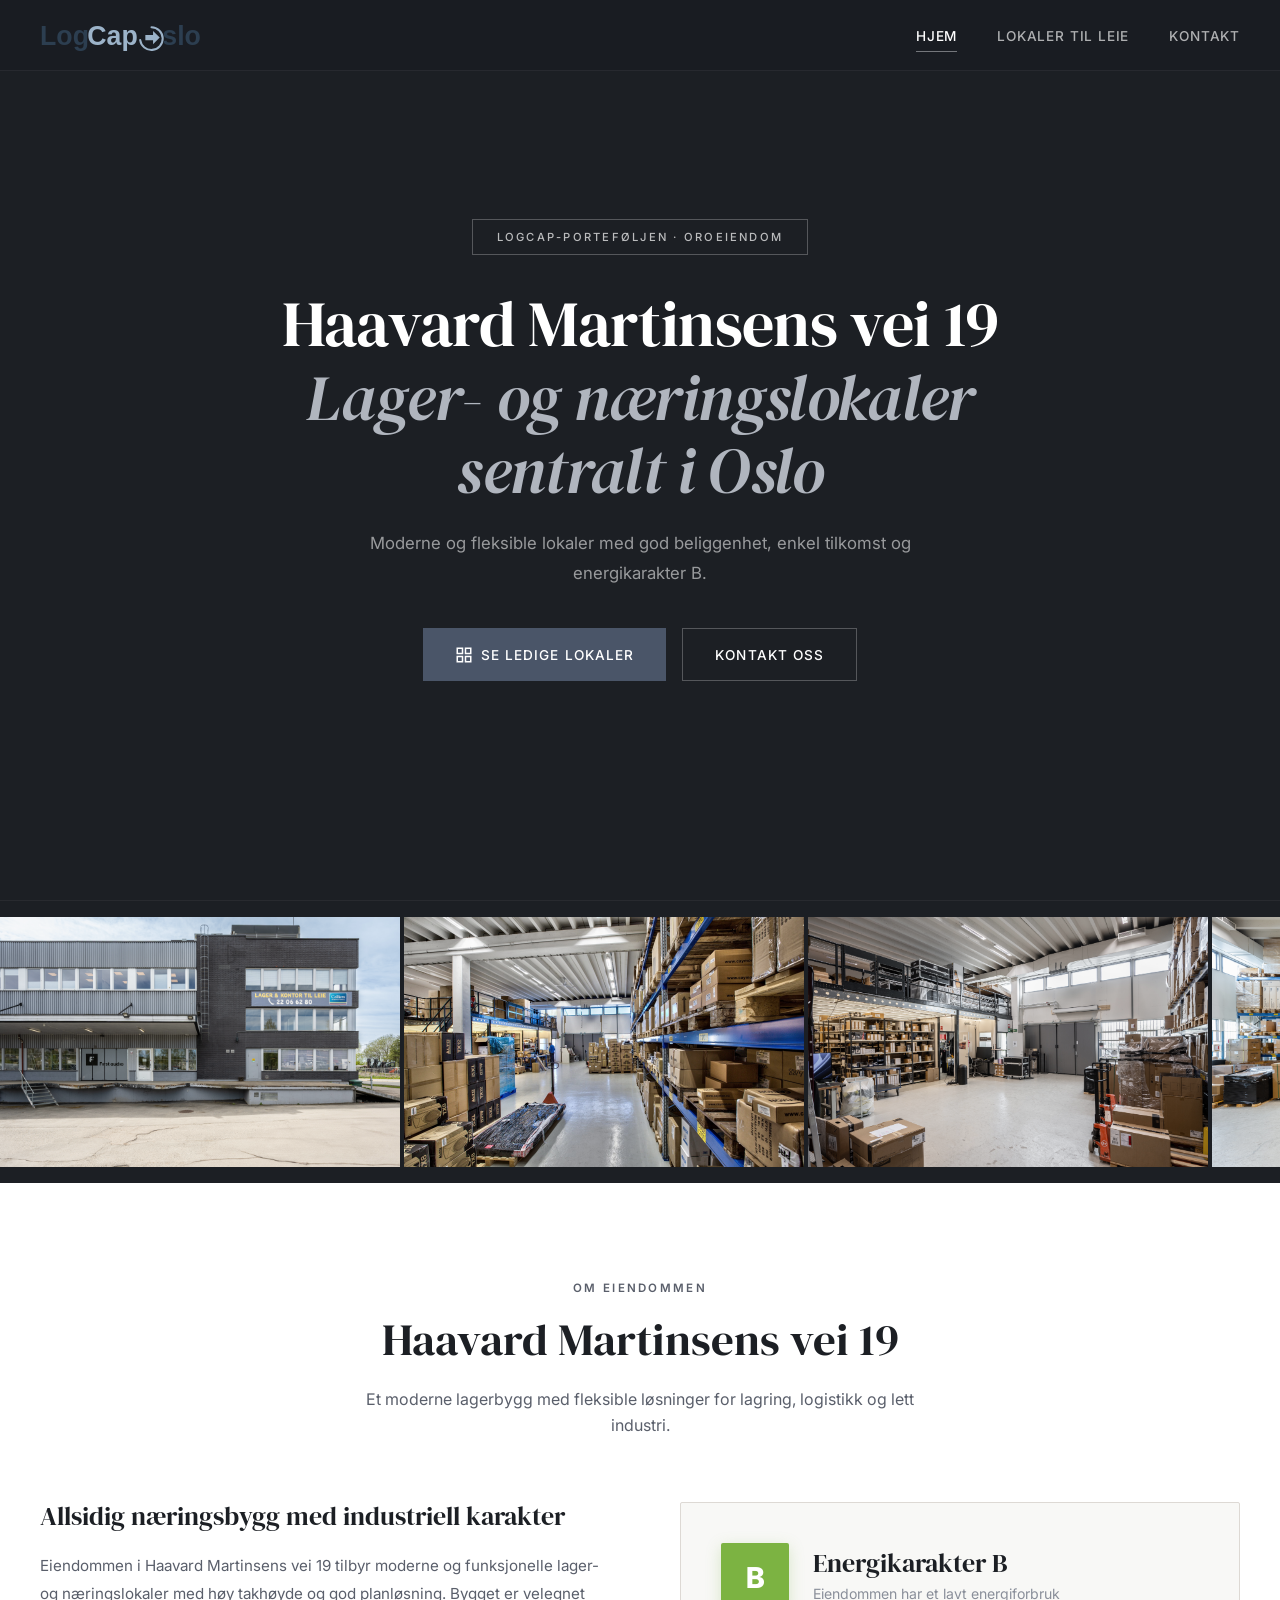
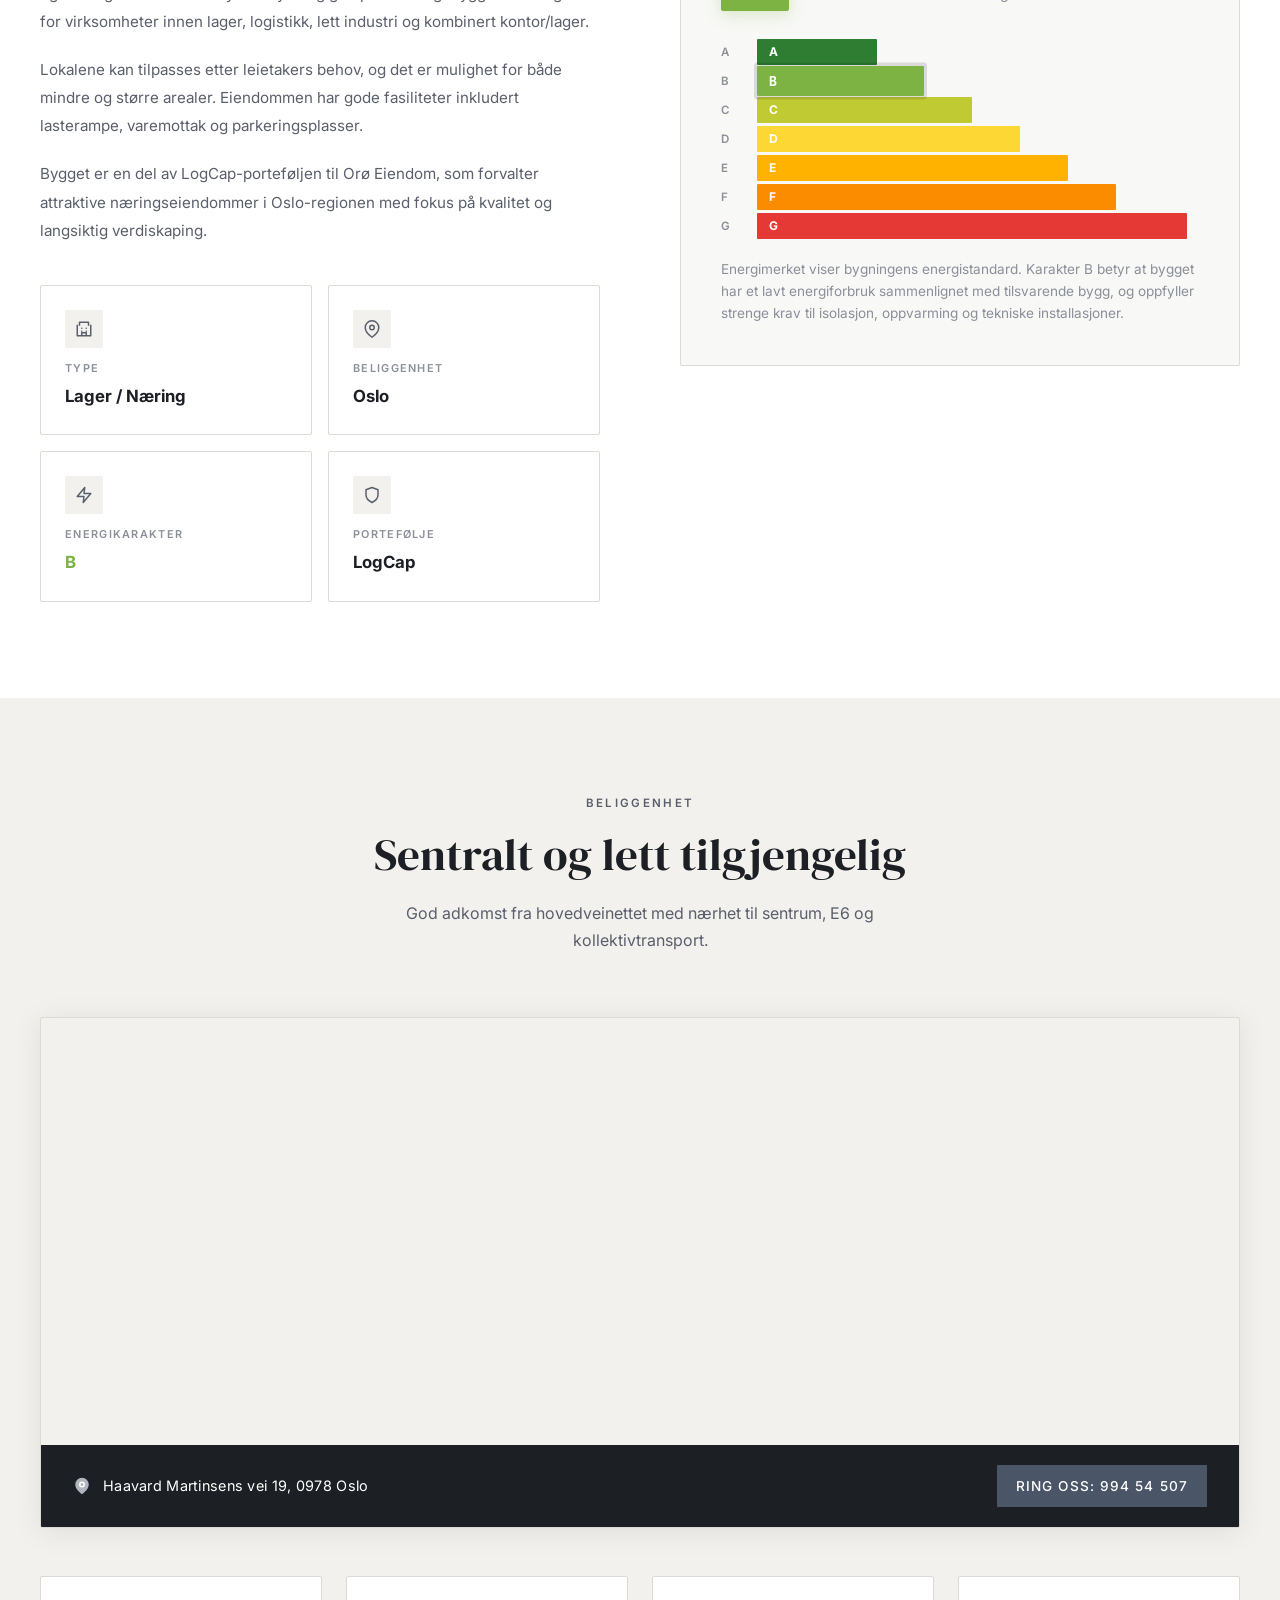
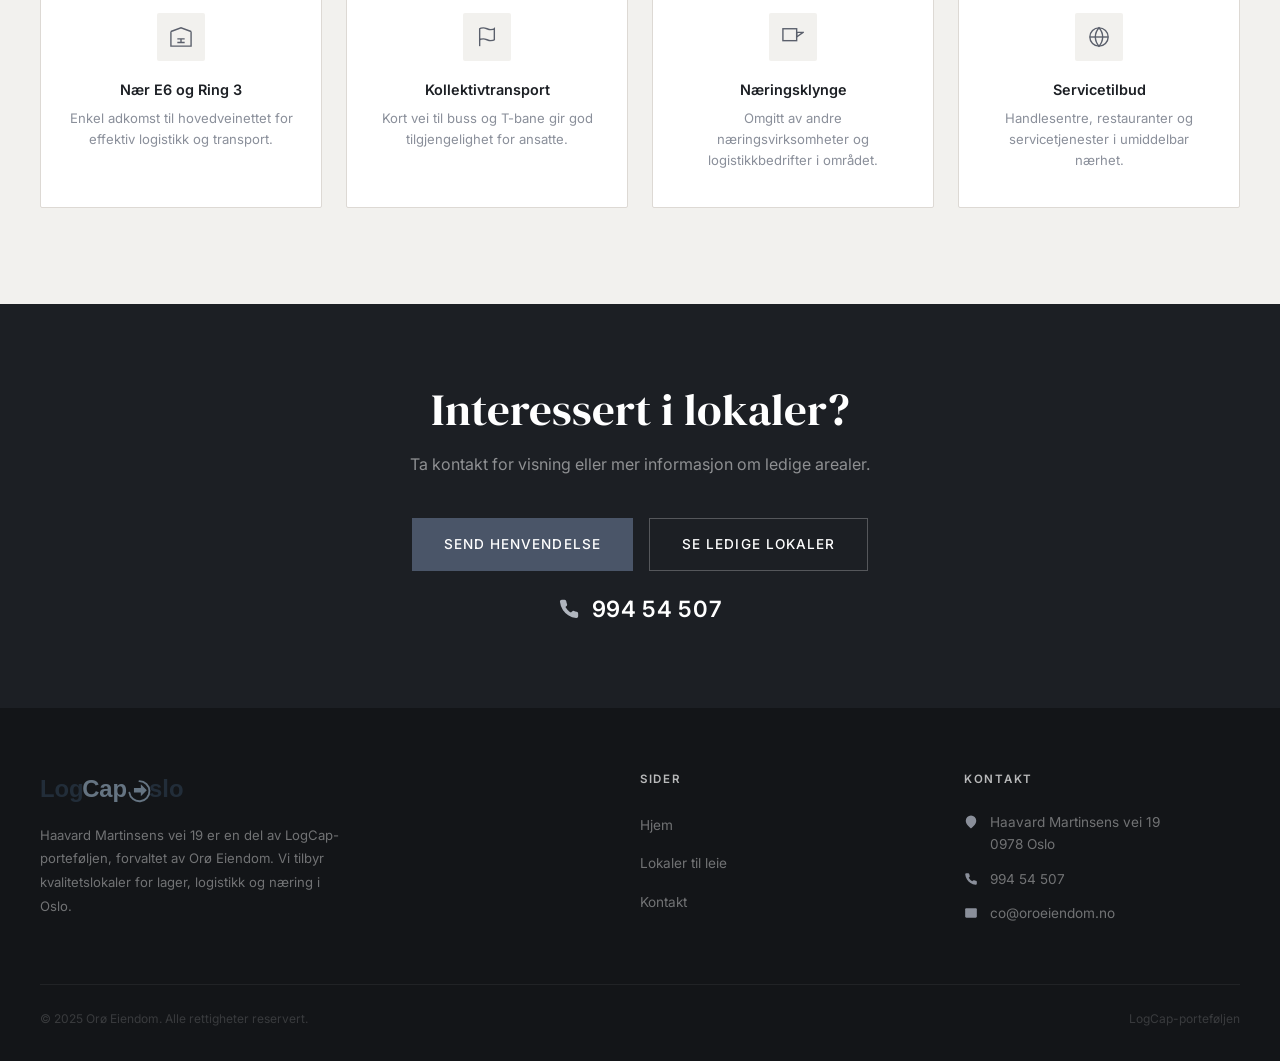
==== index.html @ ba9d6d8a "Initial commit: HMV19 website Static website for LogCap Oslo - Haavard Martinsens vei 19. Includes p" ====
<!DOCTYPE html>
<html lang="no">
<head>
  <meta charset="UTF-8">
  <meta name="viewport" content="width=device-width, initial-scale=1.0">
  <title>LogCap Oslo | Haavard Martinsens vei 19 – Lager- og næringslokaler til leie</title>
  <meta name="description" content="Moderne lager- og næringslokaler til leie i Haavard Martinsens vei 19, Oslo. Energikarakter B. En del av LogCap-porteføljen til OroEiendom.">
  <link rel="preconnect" href="https://fonts.googleapis.com">
  <link rel="preconnect" href="https://fonts.gstatic.com" crossorigin>
  <link href="https://fonts.googleapis.com/css2?family=DM+Serif+Display:ital@0;1&family=Inter:wght@400;500;600;700;800&display=swap" rel="stylesheet">
  <link rel="stylesheet" href="styles.css">
</head>
<body>

  <!-- NAVIGATION -->
  <nav class="navbar">
    <div class="nav-container">
      <a href="index.html" class="nav-logo">
        <img src="logo.svg" alt="LogCap Oslo">
      </a>
      <ul class="nav-links">
        <li><a href="index.html" class="active">Hjem</a></li>
        <li><a href="lokaler.html">Lokaler til leie</a></li>
        <li><a href="kontakt.html">Kontakt</a></li>
      </ul>
      <button class="hamburger" aria-label="Meny">
        <span></span>
        <span></span>
        <span></span>
      </button>
    </div>
  </nav>

  <!-- HERO -->
  <section class="hero">
    <div class="hero-image"></div>
    <div class="hero-bg"></div>
    <div class="hero-overlay"></div>
    <div class="hero-content">
      <div class="hero-badge">LogCap-porteføljen · OroEiendom</div>
      <h1>Haavard Martinsens vei 19<br><span>Lager- og næringslokaler sentralt i Oslo</span></h1>
      <p>Moderne og fleksible lokaler med god beliggenhet, enkel tilkomst og energikarakter B.</p>
      <div class="hero-buttons">
        <a href="lokaler.html" class="btn btn-primary">
          <svg width="18" height="18" viewBox="0 0 24 24" fill="none" stroke="currentColor" stroke-width="2"><rect x="3" y="3" width="7" height="7"/><rect x="14" y="3" width="7" height="7"/><rect x="3" y="14" width="7" height="7"/><rect x="14" y="14" width="7" height="7"/></svg>
          Se ledige lokaler
        </a>
        <a href="kontakt.html" class="btn btn-outline">
          Kontakt oss
        </a>
      </div>
    </div>
  </section>

  <!-- PHOTO STRIP -->
  <section class="photo-strip-section">
    <div class="photo-strip-wrapper">
      <div class="photo-strip">
        <div class="photo-strip-item"><img src="Bilder/ORO - Haavard Martinsens vei 19-1.jpg" alt="Eiendommen"></div>
        <div class="photo-strip-item"><img src="Bilder/804_653695773.jpg" alt="Lagerlokale"></div>
        <div class="photo-strip-item"><img src="Bilder/ORO - Haavard Martinsens vei 19-18.jpg" alt="Interiør"></div>
        <div class="photo-strip-item"><img src="Bilder/ORO - Haavard Martinsens vei 19-20.jpg" alt="Lokale"></div>
        <div class="photo-strip-item"><img src="Bilder/ORO - Haavard Martinsens vei 19-19.jpg" alt="Detaljer"></div>
        <div class="photo-strip-item"><img src="Bilder/ORO - Haavard Martinsens vei 19-10.jpg" alt="Fasade"></div>
        <div class="photo-strip-item"><img src="Bilder/ORO - Haavard Martinsens vei 19-13.jpg" alt="Uteområde"></div>
        <div class="photo-strip-item"><img src="Bilder/ORO - Haavard Martinsens vei 19-16.jpg" alt="Kontor"></div>
        <div class="photo-strip-item"><img src="Bilder/ORO - Haavard Martinsens vei 19-11.jpg" alt="Lager"></div>
        <!-- Duplicate for seamless loop -->
        <div class="photo-strip-item"><img src="Bilder/ORO - Haavard Martinsens vei 19-1.jpg" alt="Eiendommen"></div>
        <div class="photo-strip-item"><img src="Bilder/804_653695773.jpg" alt="Lagerlokale"></div>
        <div class="photo-strip-item"><img src="Bilder/ORO - Haavard Martinsens vei 19-18.jpg" alt="Interiør"></div>
        <div class="photo-strip-item"><img src="Bilder/ORO - Haavard Martinsens vei 19-20.jpg" alt="Lokale"></div>
        <div class="photo-strip-item"><img src="Bilder/ORO - Haavard Martinsens vei 19-19.jpg" alt="Detaljer"></div>
        <div class="photo-strip-item"><img src="Bilder/ORO - Haavard Martinsens vei 19-10.jpg" alt="Fasade"></div>
        <div class="photo-strip-item"><img src="Bilder/ORO - Haavard Martinsens vei 19-13.jpg" alt="Uteområde"></div>
        <div class="photo-strip-item"><img src="Bilder/ORO - Haavard Martinsens vei 19-16.jpg" alt="Kontor"></div>
        <div class="photo-strip-item"><img src="Bilder/ORO - Haavard Martinsens vei 19-11.jpg" alt="Lager"></div>
      </div>
    </div>
  </section>

  <!-- OM EIENDOMMEN -->
  <section class="section">
    <div class="container">
      <div class="section-header">
        <span class="overline">Om eiendommen</span>
        <h2>Haavard Martinsens vei 19</h2>
        <p>Et moderne lagerbygg med fleksible løsninger for lagring, logistikk og lett industri.</p>
      </div>
      <div class="property-grid">
        <div class="property-text">
          <h3>Allsidig næringsbygg med industriell karakter</h3>
          <p>
            Eiendommen i Haavard Martinsens vei 19 tilbyr moderne og funksjonelle lager- og næringslokaler
            med høy takhøyde og god planløsning. Bygget er velegnet for virksomheter innen lager,
            logistikk, lett industri og kombinert kontor/lager.
          </p>
          <p>
            Lokalene kan tilpasses etter leietakers behov, og det er mulighet for både mindre og
            større arealer. Eiendommen har gode fasiliteter inkludert lasterampe, varemottak og
            parkeringsplasser.
          </p>
          <p>
            Bygget er en del av LogCap-porteføljen til Orø Eiendom, som forvalter attraktive
            næringseiendommer i Oslo-regionen med fokus på kvalitet og langsiktig verdiskaping.
          </p>

          <div class="key-facts">
            <div class="fact-card">
              <div class="fact-icon">
                <svg viewBox="0 0 24 24"><path d="M3 21h18M3 7v14M21 7v14M6 7V3h12v4M9 21v-4h6v4M9 11h.01M15 11h.01M9 15h.01M15 15h.01"/></svg>
              </div>
              <div class="fact-label">Type</div>
              <div class="fact-value">Lager / Næring</div>
            </div>
            <div class="fact-card">
              <div class="fact-icon">
                <svg viewBox="0 0 24 24"><path d="M21 10c0 7-9 13-9 13s-9-6-9-13a9 9 0 1118 0z"/><circle cx="12" cy="10" r="3"/></svg>
              </div>
              <div class="fact-label">Beliggenhet</div>
              <div class="fact-value">Oslo</div>
            </div>
            <div class="fact-card">
              <div class="fact-icon">
                <svg viewBox="0 0 24 24"><path d="M13 2L3 14h9l-1 8 10-12h-9l1-8z"/></svg>
              </div>
              <div class="fact-label">Energikarakter</div>
              <div class="fact-value" style="color: var(--energy-b);">B</div>
            </div>
            <div class="fact-card">
              <div class="fact-icon">
                <svg viewBox="0 0 24 24"><path d="M12 22s8-4 8-10V5l-8-3-8 3v7c0 6 8 10 8 10z"/></svg>
              </div>
              <div class="fact-label">Portefølje</div>
              <div class="fact-value">LogCap</div>
            </div>
          </div>
        </div>

        <!-- ENERGIMERKING -->
        <div class="energy-section">
          <div class="energy-header">
            <div class="energy-badge">B</div>
            <div>
              <h3>Energikarakter B</h3>
              <p>Eiendommen har et lavt energiforbruk</p>
            </div>
          </div>
          <div class="energy-bar-container">
            <div class="energy-bar">
              <span class="energy-bar-label">A</span>
              <div class="energy-bar-fill a">A</div>
            </div>
            <div class="energy-bar active">
              <span class="energy-bar-label">B</span>
              <div class="energy-bar-fill b">B</div>
            </div>
            <div class="energy-bar">
              <span class="energy-bar-label">C</span>
              <div class="energy-bar-fill c">C</div>
            </div>
            <div class="energy-bar">
              <span class="energy-bar-label">D</span>
              <div class="energy-bar-fill d">D</div>
            </div>
            <div class="energy-bar">
              <span class="energy-bar-label">E</span>
              <div class="energy-bar-fill e">E</div>
            </div>
            <div class="energy-bar">
              <span class="energy-bar-label">F</span>
              <div class="energy-bar-fill f">F</div>
            </div>
            <div class="energy-bar">
              <span class="energy-bar-label">G</span>
              <div class="energy-bar-fill g">G</div>
            </div>
          </div>
          <p style="color: var(--steel-light); font-size: 0.85rem; margin-top: 1.25rem; line-height: 1.6;">
            Energimerket viser bygningens energistandard. Karakter B betyr at bygget har et lavt
            energiforbruk sammenlignet med tilsvarende bygg, og oppfyller strenge krav til
            isolasjon, oppvarming og tekniske installasjoner.
          </p>
        </div>
      </div>
    </div>
  </section>

  <!-- BELIGGENHET / KART -->
  <section class="section section-gray">
    <div class="container">
      <div class="section-header">
        <span class="overline">Beliggenhet</span>
        <h2>Sentralt og lett tilgjengelig</h2>
        <p>God adkomst fra hovedveinettet med nærhet til sentrum, E6 og kollektivtransport.</p>
      </div>

      <div class="map-container">
        <iframe
          src="https://www.google.com/maps/embed?pb=!1m18!1m12!1m3!1d5000!2d10.8084!3d59.9137!2m3!1f0!2f0!3f0!3m2!1i1024!2i768!4f13.1!3m3!1m2!1s0x46416e7c6e3c0c7f%3A0x0!2sHaavard+Martinsens+vei+19%2C+Oslo!5e1!3m2!1sno!2sno!4v1"
          allowfullscreen=""
          loading="lazy"
          referrerpolicy="no-referrer-when-downgrade">
        </iframe>
        <div class="map-info-bar">
          <div class="map-address">
            <svg viewBox="0 0 24 24"><path d="M21 10c0 7-9 13-9 13s-9-6-9-13a9 9 0 1118 0z"/><circle cx="12" cy="10" r="3" fill="none" stroke="currentColor" stroke-width="2"/></svg>
            Haavard Martinsens vei 19, 0978 Oslo
          </div>
          <a href="tel:+4799454507" class="btn btn-primary" style="padding: 0.6rem 1.2rem; font-size: 0.85rem;">
            Ring oss: 994 54 507
          </a>
        </div>
      </div>

      <div class="location-grid">
        <div class="location-card">
          <div class="location-icon">
            <svg viewBox="0 0 24 24"><path d="M1 6v16h22V6M1 6l11-4 11 4M8 14h8M8 18h8M12 14v4"/></svg>
          </div>
          <h4>Nær E6 og Ring 3</h4>
          <p>Enkel adkomst til hovedveinettet for effektiv logistikk og transport.</p>
        </div>
        <div class="location-card">
          <div class="location-icon">
            <svg viewBox="0 0 24 24"><path d="M4 15s1-1 4-1 5 2 8 2 4-1 4-1V3s-1 1-4 1-5-2-8-2-4 1-4 1z"/><line x1="4" y1="22" x2="4" y2="15"/></svg>
          </div>
          <h4>Kollektivtransport</h4>
          <p>Kort vei til buss og T-bane gir god tilgjengelighet for ansatte.</p>
        </div>
        <div class="location-card">
          <div class="location-icon">
            <svg viewBox="0 0 24 24"><rect x="1" y="3" width="15" height="13"/><polygon points="23 7 16 12 16 7"/></svg>
          </div>
          <h4>Næringsklynge</h4>
          <p>Omgitt av andre næringsvirksomheter og logistikkbedrifter i området.</p>
        </div>
        <div class="location-card">
          <div class="location-icon">
            <svg viewBox="0 0 24 24"><circle cx="12" cy="12" r="10"/><line x1="2" y1="12" x2="22" y2="12"/><path d="M12 2a15.3 15.3 0 014 10 15.3 15.3 0 01-4 10 15.3 15.3 0 01-4-10 15.3 15.3 0 014-10z"/></svg>
          </div>
          <h4>Servicetilbud</h4>
          <p>Handlesentre, restauranter og servicetjenester i umiddelbar nærhet.</p>
        </div>
      </div>
    </div>
  </section>

  <!-- CTA -->
  <section class="cta-banner">
    <div class="container">
      <h2>Interessert i lokaler?</h2>
      <p>Ta kontakt for visning eller mer informasjon om ledige arealer.</p>
      <div class="hero-buttons">
        <a href="kontakt.html" class="btn btn-primary">Send henvendelse</a>
        <a href="lokaler.html" class="btn btn-outline">Se ledige lokaler</a>
      </div>
      <a href="tel:+4799454507" class="cta-phone">
        <svg viewBox="0 0 24 24"><path d="M22 16.92v3a2 2 0 01-2.18 2 19.79 19.79 0 01-8.63-3.07 19.5 19.5 0 01-6-6 19.79 19.79 0 01-3.07-8.67A2 2 0 014.11 2h3a2 2 0 012 1.72c.127.96.361 1.903.7 2.81a2 2 0 01-.45 2.11L8.09 9.91a16 16 0 006 6l1.27-1.27a2 2 0 012.11-.45c.907.339 1.85.573 2.81.7A2 2 0 0122 16.92z"/></svg>
        994 54 507
      </a>
    </div>
  </section>

  <!-- FOOTER -->
  <footer class="footer">
    <div class="footer-grid">
      <div class="footer-brand">
        <img src="logo.svg" alt="LogCap Oslo">
        <p>
          Haavard Martinsens vei 19 er en del av LogCap-porteføljen, forvaltet av Orø Eiendom.
          Vi tilbyr kvalitetslokaler for lager, logistikk og næring i Oslo.
        </p>
      </div>
      <div>
        <h4>Sider</h4>
        <ul class="footer-links">
          <li><a href="index.html">Hjem</a></li>
          <li><a href="lokaler.html">Lokaler til leie</a></li>
          <li><a href="kontakt.html">Kontakt</a></li>
        </ul>
      </div>
      <div>
        <h4>Kontakt</h4>
        <div class="footer-contact-item">
          <svg viewBox="0 0 24 24"><path d="M21 10c0 7-9 13-9 13s-9-6-9-13a9 9 0 1118 0z"/></svg>
          <span>Haavard Martinsens vei 19<br>0978 Oslo</span>
        </div>
        <div class="footer-contact-item">
          <svg viewBox="0 0 24 24"><path d="M22 16.92v3a2 2 0 01-2.18 2 19.79 19.79 0 01-8.63-3.07 19.5 19.5 0 01-6-6 19.79 19.79 0 01-3.07-8.67A2 2 0 014.11 2h3a2 2 0 012 1.72c.127.96.361 1.903.7 2.81a2 2 0 01-.45 2.11L8.09 9.91a16 16 0 006 6l1.27-1.27a2 2 0 012.11-.45c.907.339 1.85.573 2.81.7A2 2 0 0122 16.92z"/></svg>
          <a href="tel:+4799454507">994 54 507</a>
        </div>
        <div class="footer-contact-item">
          <svg viewBox="0 0 24 24"><path d="M4 4h16c1.1 0 2 .9 2 2v12c0 1.1-.9 2-2 2H4c-1.1 0-2-.9-2-2V6c0-1.1.9-2 2-2z"/><polyline points="22,6 12,13 2,6"/></svg>
          <a href="mailto:co@oroeiendom.no">co@oroeiendom.no</a>
        </div>
      </div>
    </div>
    <div class="footer-bottom">
      <span>&copy; 2025 Orø Eiendom. Alle rettigheter reservert.</span>
      <span>LogCap-porteføljen</span>
    </div>
  </footer>

  <script src="script.js"></script>
</body>
</html>
---- styles.css ----
/* ===== RESET & BASE ===== */
*, *::before, *::after {
  box-sizing: border-box;
  margin: 0;
  padding: 0;
}

:root {
  --dark: #1c1f24;
  --charcoal: #2a2d33;
  --steel: #5a5f6b;
  --steel-light: #8a8f9a;
  --steel-pale: #b0b5be;
  --accent: #4a5568;
  --accent-hover: #2d3748;
  --green-muted: #6b8f71;
  --green-dark: #4a6b50;
  --white: #ffffff;
  --off-white: #f8f8f6;
  --warm-gray: #f2f1ee;
  --border: #ddd9d4;
  --border-light: #e8e6e2;
  --energy-b: #7cb342;
  --font-heading: 'DM Serif Display', Georgia, 'Times New Roman', serif;
  --font-body: 'Inter', 'Segoe UI', sans-serif;
}

html {
  scroll-behavior: smooth;
}

body {
  font-family: var(--font-body);
  color: var(--dark);
  line-height: 1.65;
  background: var(--white);
}

a {
  text-decoration: none;
  color: inherit;
}

img {
  max-width: 100%;
  display: block;
}

/* ===== TYPOGRAPHY ===== */
h1, h2, h3 {
  font-family: var(--font-heading);
  font-weight: 400;
  line-height: 1.15;
}

h4 {
  font-family: var(--font-body);
  font-weight: 600;
  line-height: 1.3;
}

h1 { font-size: clamp(2.2rem, 5vw, 4rem); }
h2 { font-size: clamp(1.6rem, 3.5vw, 2.8rem); }
h3 { font-size: clamp(1.3rem, 2vw, 1.7rem); }

/* ===== NAVIGATION ===== */
.navbar {
  position: fixed;
  top: 0;
  left: 0;
  right: 0;
  z-index: 1000;
  background: rgba(28, 31, 36, 0.97);
  backdrop-filter: blur(12px);
  border-bottom: 1px solid rgba(255,255,255,0.06);
  transition: all 0.4s;
}

.nav-container {
  max-width: 1300px;
  margin: 0 auto;
  padding: 0 2.5rem;
  display: flex;
  align-items: center;
  justify-content: space-between;
  height: 70px;
}

.nav-logo {
  display: flex;
  align-items: center;
  gap: 0.75rem;
}

.nav-logo img {
  height: 36px;
  width: auto;
}

.nav-links {
  display: flex;
  align-items: center;
  gap: 2.5rem;
  list-style: none;
}

.nav-links a {
  color: rgba(255,255,255,0.65);
  font-size: 0.85rem;
  font-weight: 500;
  letter-spacing: 0.06em;
  text-transform: uppercase;
  transition: color 0.3s;
  position: relative;
  padding: 0.25rem 0;
}

.nav-links a:hover,
.nav-links a.active {
  color: var(--white);
}

.nav-links a.active::after {
  content: '';
  position: absolute;
  bottom: -4px;
  left: 0;
  right: 0;
  height: 1px;
  background: rgba(255,255,255,0.4);
}

.nav-phone {
  color: rgba(255,255,255,0.85);
  font-weight: 500;
  font-size: 0.9rem;
  display: flex;
  align-items: center;
  gap: 0.5rem;
  letter-spacing: 0.03em;
}

.nav-phone svg {
  width: 15px;
  height: 15px;
  fill: var(--steel-pale);
}

.hamburger {
  display: none;
  flex-direction: column;
  gap: 5px;
  cursor: pointer;
  background: none;
  border: none;
  padding: 0.5rem;
}

.hamburger span {
  width: 22px;
  height: 1.5px;
  background: var(--white);
  transition: all 0.3s;
}

/* ===== HERO ===== */
.hero {
  position: relative;
  height: 100vh;
  min-height: 600px;
  display: flex;
  align-items: center;
  justify-content: center;
  overflow: hidden;
  background: var(--dark);
}

.hero-image {
  position: absolute;
  inset: 0;
  background-image: url('Bilder/Haavard Martinsens vei 19, Oslo-24.jpg');
  background-size: cover;
  background-position: center;
  background-attachment: fixed;
  opacity: 0.55;
}

.hero-bg {
  position: absolute;
  inset: 0;
  background: linear-gradient(
    180deg,
    rgba(28, 31, 36, 0.2) 0%,
    rgba(28, 31, 36, 0.1) 40%,
    rgba(28, 31, 36, 0.5) 100%
  );
}

.hero-overlay {
  display: none;
}

.hero-content {
  position: relative;
  z-index: 2;
  text-align: center;
  max-width: 850px;
  padding: 0 2rem;
}

.hero-badge {
  display: inline-block;
  background: transparent;
  border: 1px solid rgba(255,255,255,0.25);
  color: rgba(255,255,255,0.7);
  padding: 0.5rem 1.5rem;
  border-radius: 0;
  font-size: 0.7rem;
  font-weight: 500;
  letter-spacing: 0.2em;
  text-transform: uppercase;
  margin-bottom: 2rem;
  font-family: var(--font-body);
}

.hero h1 {
  color: var(--white);
  margin-bottom: 1.25rem;
  letter-spacing: -0.01em;
}

.hero h1 span {
  color: var(--steel-pale);
  font-style: italic;
}

.hero p {
  color: rgba(255,255,255,0.55);
  font-size: 1.05rem;
  max-width: 550px;
  margin: 0 auto 2.5rem;
  line-height: 1.8;
}

.hero-buttons {
  display: flex;
  gap: 1rem;
  justify-content: center;
  flex-wrap: wrap;
}

.btn {
  display: inline-flex;
  align-items: center;
  gap: 0.5rem;
  padding: 0.9rem 2rem;
  border-radius: 0;
  font-weight: 500;
  font-size: 0.85rem;
  letter-spacing: 0.08em;
  text-transform: uppercase;
  transition: all 0.3s;
  cursor: pointer;
  border: none;
  font-family: var(--font-body);
}

.btn-primary {
  background: var(--accent);
  color: var(--white);
}

.btn-primary:hover {
  background: var(--accent-hover);
  transform: translateY(-1px);
  box-shadow: 0 8px 30px rgba(0,0,0,0.2);
}

.btn-outline {
  background: transparent;
  color: var(--white);
  border: 1px solid rgba(255,255,255,0.25);
}

.btn-outline:hover {
  border-color: rgba(255,255,255,0.6);
  background: rgba(255,255,255,0.05);
}

/* ===== PHOTO STRIP ===== */
.photo-strip-section {
  background: var(--dark);
  padding: 0;
  overflow: hidden;
  border-top: 1px solid rgba(255,255,255,0.05);
}

.photo-strip-wrapper {
  position: relative;
  padding: 1rem 0;
}

.photo-strip {
  display: flex;
  gap: 4px;
  animation: scrollStrip 40s linear infinite;
  width: max-content;
}

.photo-strip:hover {
  animation-play-state: paused;
}

.photo-strip-item {
  width: 400px;
  height: 250px;
  flex-shrink: 0;
  overflow: hidden;
  position: relative;
}

.photo-strip-item img {
  width: 100%;
  height: 100%;
  object-fit: cover;
  transition: transform 0.6s ease;
  filter: saturate(0.85);
}

.photo-strip-item:hover img {
  transform: scale(1.04);
  filter: saturate(1);
}

@keyframes scrollStrip {
  0% { transform: translateX(0); }
  100% { transform: translateX(-50%); }
}

/* ===== SECTIONS ===== */
.section {
  padding: 6rem 2.5rem;
}

.section-dark {
  background: var(--dark);
  color: var(--white);
}

.section-gray {
  background: var(--warm-gray);
}

.container {
  max-width: 1200px;
  margin: 0 auto;
}

.section-header {
  text-align: center;
  margin-bottom: 4rem;
}

.section-header .overline {
  display: block;
  color: var(--steel);
  font-size: 0.72rem;
  font-weight: 600;
  letter-spacing: 0.2em;
  text-transform: uppercase;
  margin-bottom: 1rem;
  font-family: var(--font-body);
}

.section-header h2 {
  margin-bottom: 1.25rem;
  color: var(--dark);
}

.section-header p {
  color: var(--steel);
  max-width: 550px;
  margin: 0 auto;
  font-size: 1rem;
}

.section-dark .section-header p {
  color: rgba(255,255,255,0.5);
}

/* ===== PARALLAX IMAGE BREAK ===== */
.parallax-break {
  height: 400px;
  background-attachment: fixed;
  background-size: cover;
  background-position: center;
  position: relative;
}

.parallax-break::after {
  content: '';
  position: absolute;
  inset: 0;
  background: rgba(28, 31, 36, 0.3);
}

/* ===== PROPERTY INFO GRID ===== */
.property-grid {
  display: grid;
  grid-template-columns: 1fr 1fr;
  gap: 5rem;
  align-items: start;
}

.property-text h3 {
  margin-bottom: 1.25rem;
  color: var(--dark);
}

.property-text p {
  color: var(--steel);
  margin-bottom: 1.25rem;
  line-height: 1.85;
  font-size: 0.95rem;
}

/* ===== KEY FACTS ===== */
.key-facts {
  display: grid;
  grid-template-columns: 1fr 1fr;
  gap: 1rem;
  margin-top: 2.5rem;
}

.fact-card {
  background: var(--white);
  border: 1px solid var(--border);
  border-radius: 2px;
  padding: 1.5rem;
  transition: transform 0.3s, box-shadow 0.3s;
}

.fact-card:hover {
  transform: translateY(-2px);
  box-shadow: 0 12px 35px rgba(0,0,0,0.06);
}

.fact-icon {
  width: 38px;
  height: 38px;
  background: var(--warm-gray);
  border-radius: 2px;
  display: flex;
  align-items: center;
  justify-content: center;
  margin-bottom: 0.75rem;
}

.fact-icon svg {
  width: 18px;
  height: 18px;
  stroke: var(--steel);
  fill: none;
  stroke-width: 2;
  stroke-linecap: round;
  stroke-linejoin: round;
}

.fact-label {
  font-size: 0.68rem;
  color: var(--steel-light);
  text-transform: uppercase;
  letter-spacing: 0.12em;
  font-weight: 600;
  margin-bottom: 0.3rem;
}

.fact-value {
  font-size: 1.05rem;
  font-weight: 700;
  color: var(--dark);
}

/* ===== ENERGY RATING ===== */
.energy-section {
  background: var(--off-white);
  border: 1px solid var(--border);
  border-radius: 2px;
  padding: 2.5rem;
}

.energy-header {
  display: flex;
  align-items: center;
  gap: 1.5rem;
  margin-bottom: 1.75rem;
}

.energy-badge {
  width: 68px;
  height: 68px;
  background: var(--energy-b);
  color: var(--white);
  font-size: 1.8rem;
  font-weight: 800;
  font-family: var(--font-body);
  display: flex;
  align-items: center;
  justify-content: center;
  border-radius: 2px;
  box-shadow: 0 4px 15px rgba(124, 179, 66, 0.25);
}

.energy-header h3 {
  color: var(--dark);
}

.energy-header p {
  color: var(--steel-light);
  font-size: 0.88rem;
  margin-top: 0.25rem;
}

.energy-bar-container {
  display: flex;
  flex-direction: column;
  gap: 3px;
}

.energy-bar {
  display: flex;
  align-items: center;
  gap: 0.75rem;
}

.energy-bar-fill {
  height: 26px;
  border-radius: 1px;
  display: flex;
  align-items: center;
  padding: 0 0.75rem;
  font-size: 0.75rem;
  font-weight: 700;
  font-family: var(--font-body);
  color: var(--white);
  transition: all 0.3s;
}

.energy-bar-fill.a { background: #2e7d32; width: 25%; }
.energy-bar-fill.b { background: var(--energy-b); width: 35%; }
.energy-bar-fill.c { background: #c0ca33; width: 45%; }
.energy-bar-fill.d { background: #fdd835; width: 55%; }
.energy-bar-fill.e { background: #ffb300; width: 65%; }
.energy-bar-fill.f { background: #fb8c00; width: 75%; }
.energy-bar-fill.g { background: #e53935; width: 90%; }

.energy-bar.active .energy-bar-fill {
  box-shadow: 0 0 0 3px rgba(0,0,0,0.12);
  transform: scaleY(1.15);
}

.energy-bar-label {
  font-size: 0.72rem;
  font-weight: 600;
  font-family: var(--font-body);
  color: var(--steel-light);
  min-width: 1.5rem;
}

/* ===== MAP SECTION ===== */
.map-container {
  border-radius: 2px;
  overflow: hidden;
  box-shadow: 0 4px 30px rgba(0,0,0,0.08);
  border: 1px solid var(--border);
}

.map-container iframe {
  width: 100%;
  height: 420px;
  border: none;
}

.map-info-bar {
  display: flex;
  align-items: center;
  justify-content: space-between;
  background: var(--dark);
  padding: 1.25rem 2rem;
  color: var(--white);
  flex-wrap: wrap;
  gap: 1rem;
}

.map-address {
  display: flex;
  align-items: center;
  gap: 0.75rem;
  font-weight: 400;
  font-size: 0.9rem;
  letter-spacing: 0.02em;
}

.map-address svg {
  width: 18px;
  height: 18px;
  fill: var(--steel-pale);
  flex-shrink: 0;
}

/* ===== LOCATION HIGHLIGHTS ===== */
.location-grid {
  display: grid;
  grid-template-columns: repeat(4, 1fr);
  gap: 1.5rem;
  margin-top: 3rem;
}

.location-card {
  text-align: center;
  padding: 2.25rem 1.5rem;
  border-radius: 2px;
  background: var(--white);
  border: 1px solid var(--border);
  transition: transform 0.3s, box-shadow 0.3s;
}

.location-card:hover {
  transform: translateY(-3px);
  box-shadow: 0 12px 40px rgba(0,0,0,0.06);
}

.location-icon {
  width: 48px;
  height: 48px;
  background: var(--warm-gray);
  border-radius: 2px;
  display: flex;
  align-items: center;
  justify-content: center;
  margin: 0 auto 1.25rem;
}

.location-icon svg {
  width: 22px;
  height: 22px;
  stroke: var(--steel);
  fill: none;
  stroke-width: 1.5;
}

.location-card h4 {
  font-size: 0.9rem;
  margin-bottom: 0.5rem;
  color: var(--dark);
}

.location-card p {
  color: var(--steel-light);
  font-size: 0.82rem;
  line-height: 1.6;
}

/* ===== CTA BANNER ===== */
.cta-banner {
  background: var(--dark);
  padding: 5rem 2rem;
  text-align: center;
  position: relative;
  overflow: hidden;
}

.cta-banner::before {
  content: '';
  position: absolute;
  inset: 0;
  background-image: url('Bilder/ORO - Haavard Martinsens vei 19-1.jpg');
  background-size: cover;
  background-position: center;
  background-attachment: fixed;
  opacity: 0.15;
}

.cta-banner .container {
  position: relative;
  z-index: 1;
}

.cta-banner h2 {
  color: var(--white);
  margin-bottom: 1rem;
}

.cta-banner p {
  color: rgba(255,255,255,0.5);
  margin-bottom: 2.5rem;
  font-size: 1rem;
}

.cta-phone {
  display: inline-flex;
  align-items: center;
  gap: 0.75rem;
  color: var(--white);
  font-size: 1.4rem;
  font-weight: 600;
  margin-top: 1.25rem;
  font-family: var(--font-body);
  letter-spacing: 0.03em;
}

.cta-phone svg {
  width: 22px;
  height: 22px;
  fill: var(--steel-pale);
}

/* ===== FOOTER ===== */
.footer {
  background: #131518;
  color: rgba(255,255,255,0.4);
  padding: 4rem 2.5rem 2rem;
}

.footer-grid {
  max-width: 1200px;
  margin: 0 auto;
  display: grid;
  grid-template-columns: 2fr 1fr 1fr;
  gap: 3rem;
  margin-bottom: 3rem;
}

.footer-brand img {
  height: 32px;
  margin-bottom: 1.25rem;
  opacity: 0.6;
}

.footer-brand p {
  font-size: 0.82rem;
  line-height: 1.8;
  max-width: 300px;
}

.footer h4 {
  color: rgba(255,255,255,0.7);
  font-size: 0.72rem;
  text-transform: uppercase;
  letter-spacing: 0.15em;
  margin-bottom: 1.5rem;
  font-family: var(--font-body);
}

.footer-links {
  list-style: none;
  display: flex;
  flex-direction: column;
  gap: 0.75rem;
}

.footer-links a {
  font-size: 0.85rem;
  transition: color 0.3s;
}

.footer-links a:hover {
  color: rgba(255,255,255,0.8);
}

.footer-contact-item {
  display: flex;
  align-items: flex-start;
  gap: 0.75rem;
  margin-bottom: 0.75rem;
  font-size: 0.85rem;
}

.footer-contact-item svg {
  width: 14px;
  height: 14px;
  fill: var(--steel-light);
  flex-shrink: 0;
  margin-top: 4px;
}

.footer-bottom {
  max-width: 1200px;
  margin: 0 auto;
  border-top: 1px solid rgba(255,255,255,0.06);
  padding-top: 1.5rem;
  display: flex;
  align-items: center;
  justify-content: space-between;
  font-size: 0.75rem;
}

.footer-bottom span {
  opacity: 0.4;
}

/* ===== LOKALER PAGE ===== */
.page-hero {
  background: var(--dark);
  padding: 9rem 2rem 4.5rem;
  text-align: center;
  position: relative;
  overflow: hidden;
}

.page-hero::before {
  content: '';
  position: absolute;
  inset: 0;
  background-image: url('Bilder/1 Haavard Martinsens vei 19, Oslo-2.jpg');
  background-size: cover;
  background-position: center;
  background-attachment: fixed;
  opacity: 0.2;
}

.page-hero > * {
  position: relative;
  z-index: 1;
}

.page-hero h1 {
  color: var(--white);
  margin-bottom: 0.75rem;
}

.page-hero p {
  color: rgba(255,255,255,0.5);
  font-size: 1.05rem;
}

.page-hero .hero-badge {
  margin-bottom: 1.5rem;
}

.lokaler-intro {
  text-align: center;
  max-width: 650px;
  margin: 0 auto 3.5rem;
}

.lokaler-intro p {
  color: var(--steel);
  font-size: 1rem;
  line-height: 1.85;
}

.lokal-card {
  background: var(--white);
  border-radius: 2px;
  border: 1px solid var(--border);
  overflow: hidden;
  margin-bottom: 3rem;
  transition: box-shadow 0.4s;
}

.lokal-card:hover {
  box-shadow: 0 16px 50px rgba(0,0,0,0.08);
}

.lokal-card-inner {
  display: grid;
  grid-template-columns: 1fr 1fr;
  gap: 0;
}

.lokal-plan {
  background: var(--warm-gray);
  padding: 0;
  display: flex;
  align-items: center;
  justify-content: center;
  min-height: 380px;
  position: relative;
  overflow: hidden;
}

.lokal-plan img {
  transition: transform 0.6s ease;
}

.lokal-card:hover .lokal-plan img {
  transform: scale(1.03);
}

.lokal-info {
  padding: 3rem;
}

.lokal-status {
  display: inline-block;
  padding: 0.3rem 0.9rem;
  border-radius: 0;
  font-size: 0.68rem;
  font-weight: 600;
  text-transform: uppercase;
  letter-spacing: 0.1em;
  margin-bottom: 1.25rem;
  font-family: var(--font-body);
}

.lokal-status.ledig {
  background: rgba(107, 143, 113, 0.12);
  color: var(--green-dark);
  border: 1px solid rgba(107, 143, 113, 0.25);
}

.lokal-status.opptatt {
  background: rgba(180, 80, 80, 0.1);
  color: #b45050;
  border: 1px solid rgba(180, 80, 80, 0.2);
}

.lokal-info h3 {
  margin-bottom: 1rem;
  color: var(--dark);
  font-size: 1.5rem;
}

.lokal-info p {
  color: var(--steel);
  line-height: 1.85;
  margin-bottom: 1.25rem;
  font-size: 0.92rem;
}

.lokal-specs {
  display: grid;
  grid-template-columns: 1fr 1fr;
  gap: 1rem;
  margin: 1.75rem 0;
  padding: 1.5rem;
  background: var(--off-white);
  border: 1px solid var(--border-light);
  border-radius: 2px;
}

.lokal-spec {
  display: flex;
  flex-direction: column;
}

.lokal-spec-label {
  font-size: 0.65rem;
  color: var(--steel-light);
  text-transform: uppercase;
  letter-spacing: 0.12em;
  font-weight: 600;
}

.lokal-spec-value {
  font-size: 1rem;
  font-weight: 700;
  color: var(--dark);
}

/* ===== LOKAL PHOTO STRIP ===== */
.lokal-photos {
  border-top: 1px solid var(--border);
  padding: 0;
  overflow: hidden;
}

.lokal-photos-strip {
  display: flex;
  gap: 3px;
}

.lokal-photo {
  flex: 1;
  min-width: 0;
  height: 180px;
  overflow: hidden;
}

.lokal-photo img {
  width: 100%;
  height: 100%;
  object-fit: cover;
  transition: transform 0.5s ease;
  filter: saturate(0.85);
}

.lokal-photo:hover img {
  transform: scale(1.06);
  filter: saturate(1);
}

@media (max-width: 768px) {
  .lokal-photos-strip {
    flex-wrap: wrap;
  }

  .lokal-photo {
    flex: 0 0 calc(50% - 1.5px);
    height: 140px;
  }
}

/* ===== CONTACT PAGE ===== */
.contact-grid {
  display: grid;
  grid-template-columns: 1fr 1fr;
  gap: 5rem;
  align-items: start;
}

.contact-info h3 {
  margin-bottom: 1.25rem;
  color: var(--dark);
}

.contact-info p {
  color: var(--steel);
  margin-bottom: 2.5rem;
  line-height: 1.85;
  font-size: 0.95rem;
}

.contact-detail {
  display: flex;
  align-items: flex-start;
  gap: 1.25rem;
  margin-bottom: 1.25rem;
  padding: 1.25rem;
  background: var(--off-white);
  border: 1px solid var(--border-light);
  border-radius: 2px;
}

.contact-detail-icon {
  width: 42px;
  height: 42px;
  background: var(--warm-gray);
  border-radius: 2px;
  display: flex;
  align-items: center;
  justify-content: center;
  flex-shrink: 0;
}

.contact-detail-icon svg {
  width: 18px;
  height: 18px;
  stroke: var(--steel);
  fill: none;
  stroke-width: 1.5;
}

.contact-detail h4 {
  font-size: 0.85rem;
  margin-bottom: 0.2rem;
  color: var(--dark);
}

.contact-detail p {
  color: var(--steel);
  font-size: 0.88rem;
  margin-bottom: 0;
}

.contact-form-wrapper {
  background: var(--white);
  border: 1px solid var(--border);
  border-radius: 2px;
  padding: 2.75rem;
  box-shadow: 0 4px 30px rgba(0,0,0,0.04);
}

.contact-form-wrapper h3 {
  margin-bottom: 0.5rem;
}

.contact-form-wrapper > p {
  color: var(--steel-light);
  margin-bottom: 2rem;
  font-size: 0.88rem;
}

.form-group {
  margin-bottom: 1.25rem;
}

.form-group label {
  display: block;
  font-size: 0.75rem;
  font-weight: 600;
  color: var(--dark);
  margin-bottom: 0.5rem;
  text-transform: uppercase;
  letter-spacing: 0.08em;
}

.form-group input,
.form-group textarea {
  width: 100%;
  padding: 0.85rem 1rem;
  border: 1px solid var(--border);
  border-radius: 2px;
  font-family: var(--font-body);
  font-size: 0.92rem;
  color: var(--dark);
  transition: border-color 0.3s, box-shadow 0.3s;
  background: var(--white);
}

.form-group input:focus,
.form-group textarea:focus {
  outline: none;
  border-color: var(--steel);
  box-shadow: 0 0 0 3px rgba(90, 95, 107, 0.08);
}

.form-group textarea {
  resize: vertical;
  min-height: 130px;
}

.form-submit {
  width: 100%;
  padding: 0.95rem;
  background: var(--accent);
  color: var(--white);
  border: none;
  border-radius: 2px;
  font-size: 0.82rem;
  font-weight: 600;
  letter-spacing: 0.1em;
  text-transform: uppercase;
  cursor: pointer;
  transition: all 0.3s;
  font-family: var(--font-body);
}

.form-submit:hover {
  background: var(--accent-hover);
  transform: translateY(-1px);
  box-shadow: 0 8px 30px rgba(0,0,0,0.15);
}

.form-success {
  display: none;
  text-align: center;
  padding: 2rem;
}

.form-success.show {
  display: block;
}

.form-success svg {
  width: 48px;
  height: 48px;
  stroke: var(--green-muted);
  fill: none;
  stroke-width: 1.5;
  margin: 0 auto 1rem;
}

.form-success h3 {
  color: var(--green-dark);
  margin-bottom: 0.5rem;
}

.form-success p {
  color: var(--steel);
}

/* ===== RESPONSIVE ===== */
@media (max-width: 968px) {
  .property-grid,
  .lokal-card-inner,
  .contact-grid {
    grid-template-columns: 1fr;
  }

  .location-grid {
    grid-template-columns: repeat(2, 1fr);
  }

  .footer-grid {
    grid-template-columns: 1fr;
    gap: 2rem;
  }

  .property-grid {
    gap: 3rem;
  }

  .contact-grid {
    gap: 3rem;
  }
}

@media (max-width: 768px) {
  .nav-links,
  .nav-phone {
    display: none;
  }

  .hamburger {
    display: flex;
  }

  .nav-links.open {
    display: flex;
    flex-direction: column;
    position: absolute;
    top: 70px;
    left: 0;
    right: 0;
    background: var(--dark);
    padding: 1.5rem 2.5rem;
    gap: 1rem;
    border-top: 1px solid rgba(255,255,255,0.06);
  }

  .hero {
    height: 80vh;
  }

  .hero-image {
    background-attachment: scroll;
  }

  .cta-banner::before,
  .page-hero::before {
    background-attachment: scroll;
  }

  .photo-strip-item {
    width: 300px;
    height: 200px;
  }

  .section {
    padding: 4rem 1.5rem;
  }

  .key-facts {
    grid-template-columns: 1fr;
  }

  .location-grid {
    grid-template-columns: 1fr;
    gap: 1rem;
  }

  .lokal-specs {
    grid-template-columns: 1fr;
  }

  .lokal-info {
    padding: 2rem;
  }

  .footer-bottom {
    flex-direction: column;
    gap: 0.5rem;
    text-align: center;
  }

  .map-info-bar {
    flex-direction: column;
    text-align: center;
  }
}

/* ===== UTILITY ===== */
.text-accent { color: var(--accent); }
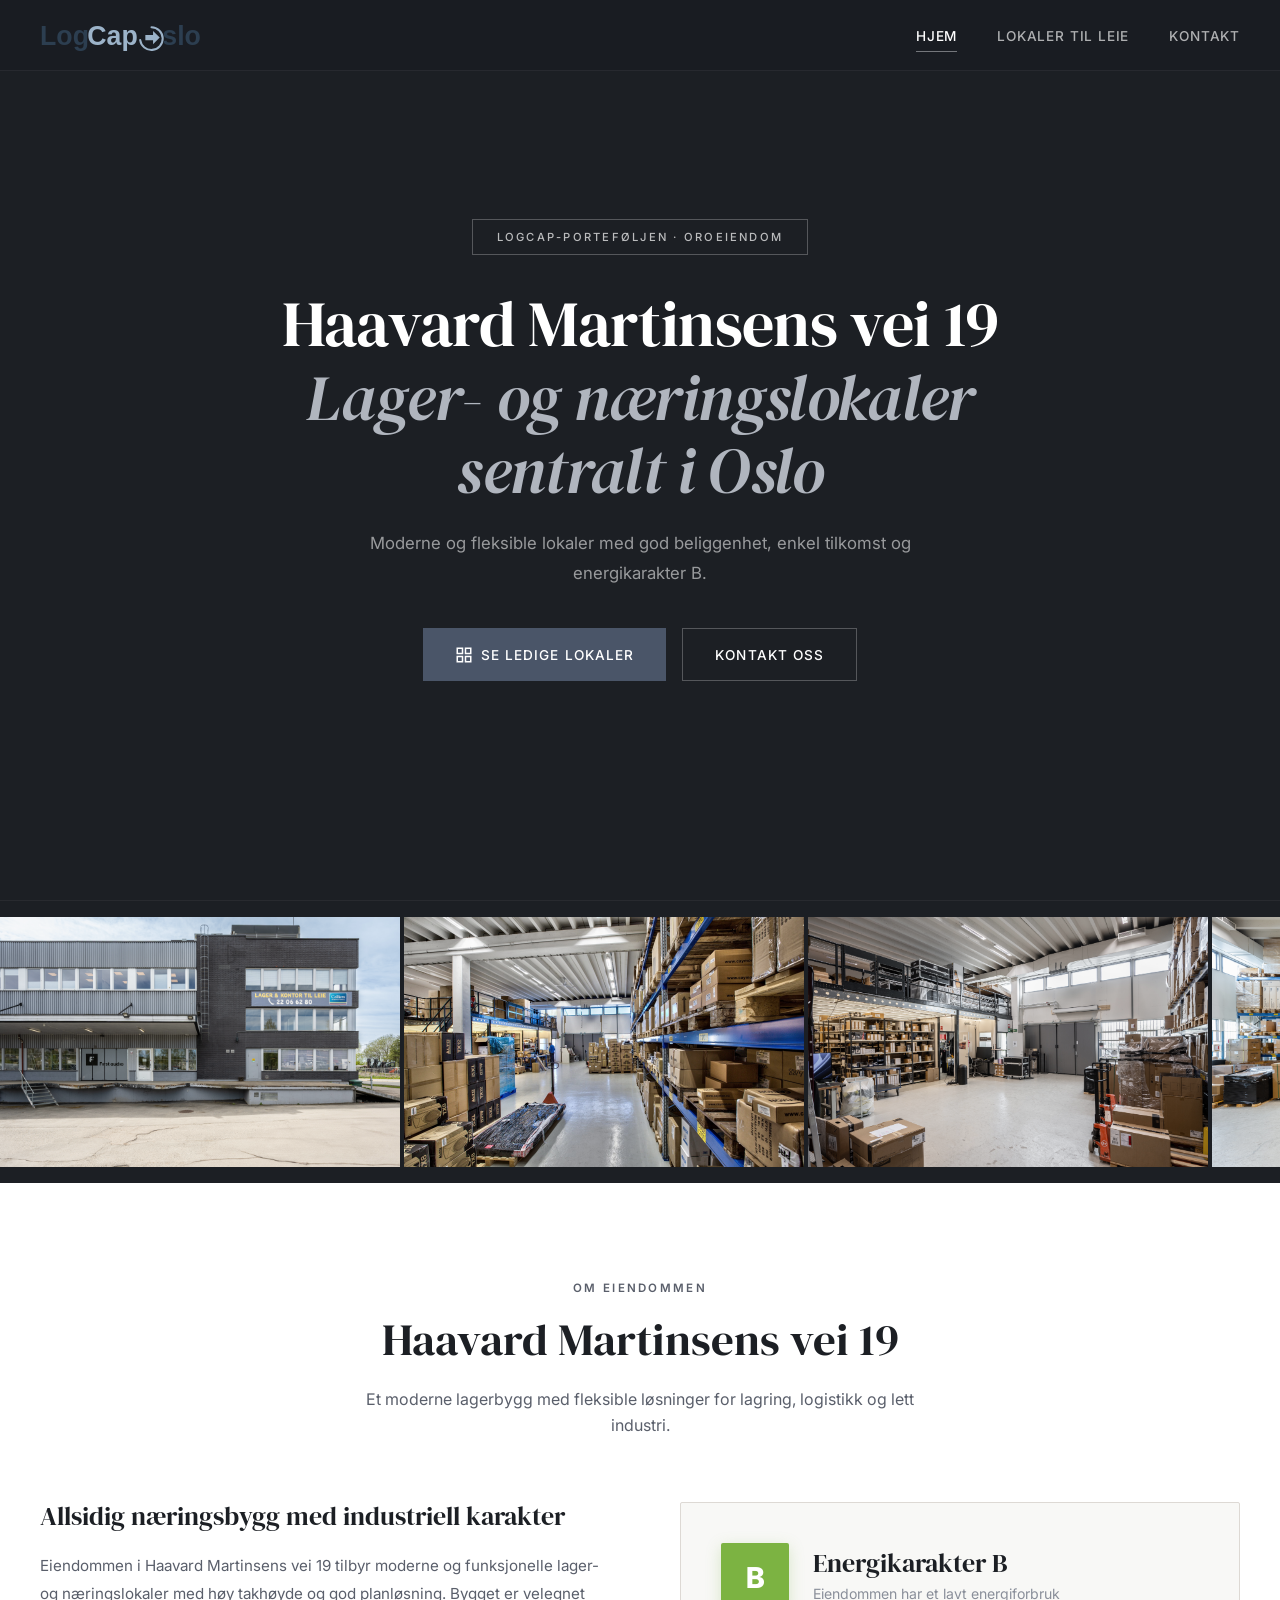
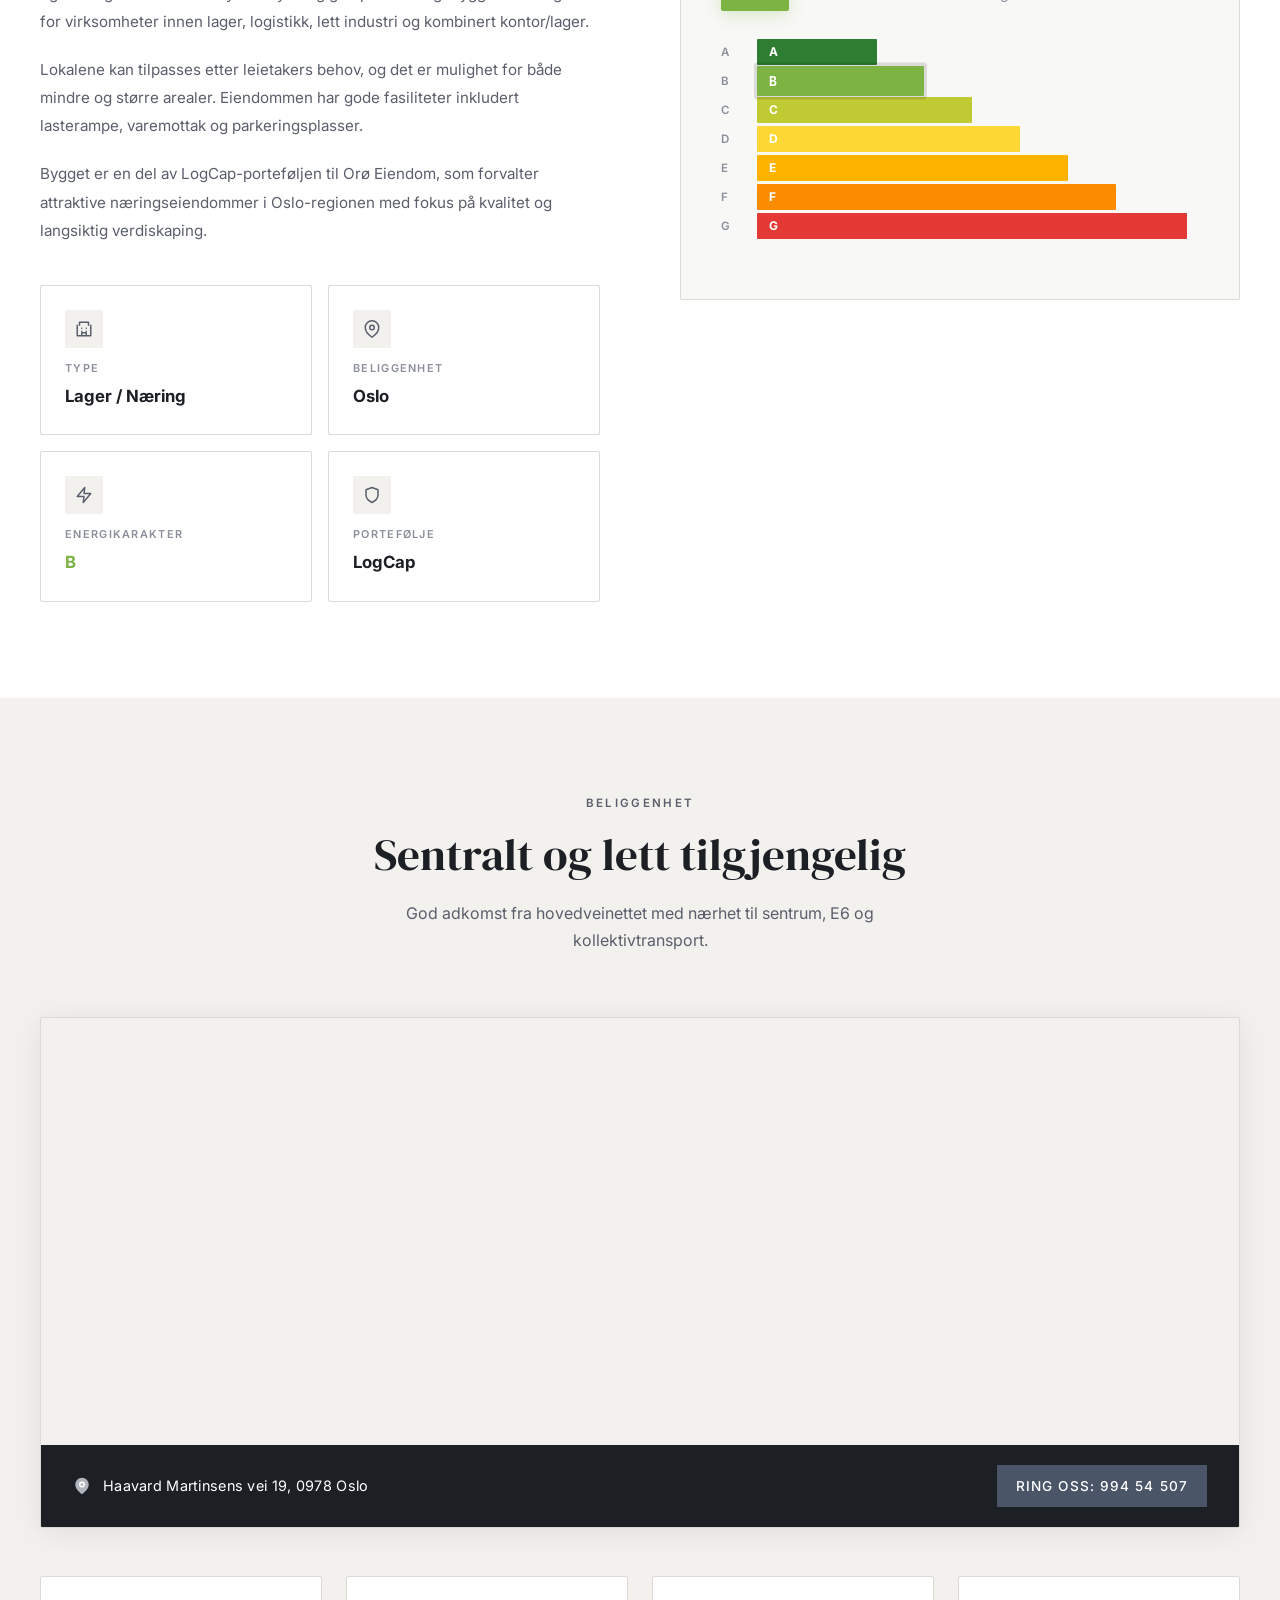
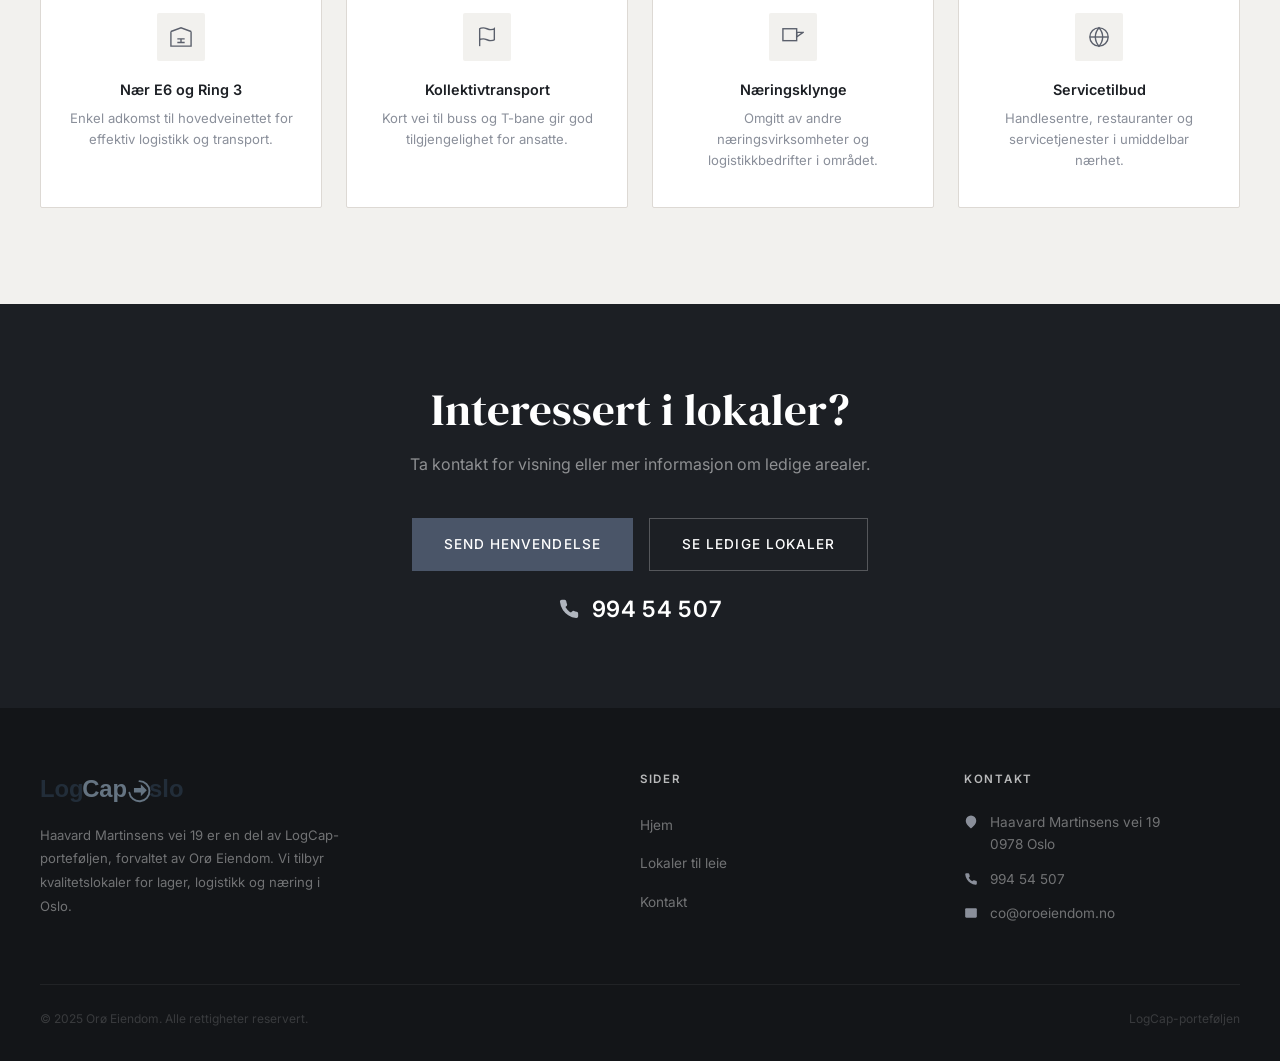
==== commit 3f85b269: "Fix contact form to send email directly via FormSubmit Replace mailto link with fetch-based FormSubm" ====
--- a/index.html
+++ b/index.html
@@ -177,9 +177,6 @@
             </div>
           </div>
           <p style="color: var(--steel-light); font-size: 0.85rem; margin-top: 1.25rem; line-height: 1.6;">
-            Energimerket viser bygningens energistandard. Karakter B betyr at bygget har et lavt
-            energiforbruk sammenlignet med tilsvarende bygg, og oppfyller strenge krav til
-            isolasjon, oppvarming og tekniske installasjoner.
           </p>
         </div>
       </div>
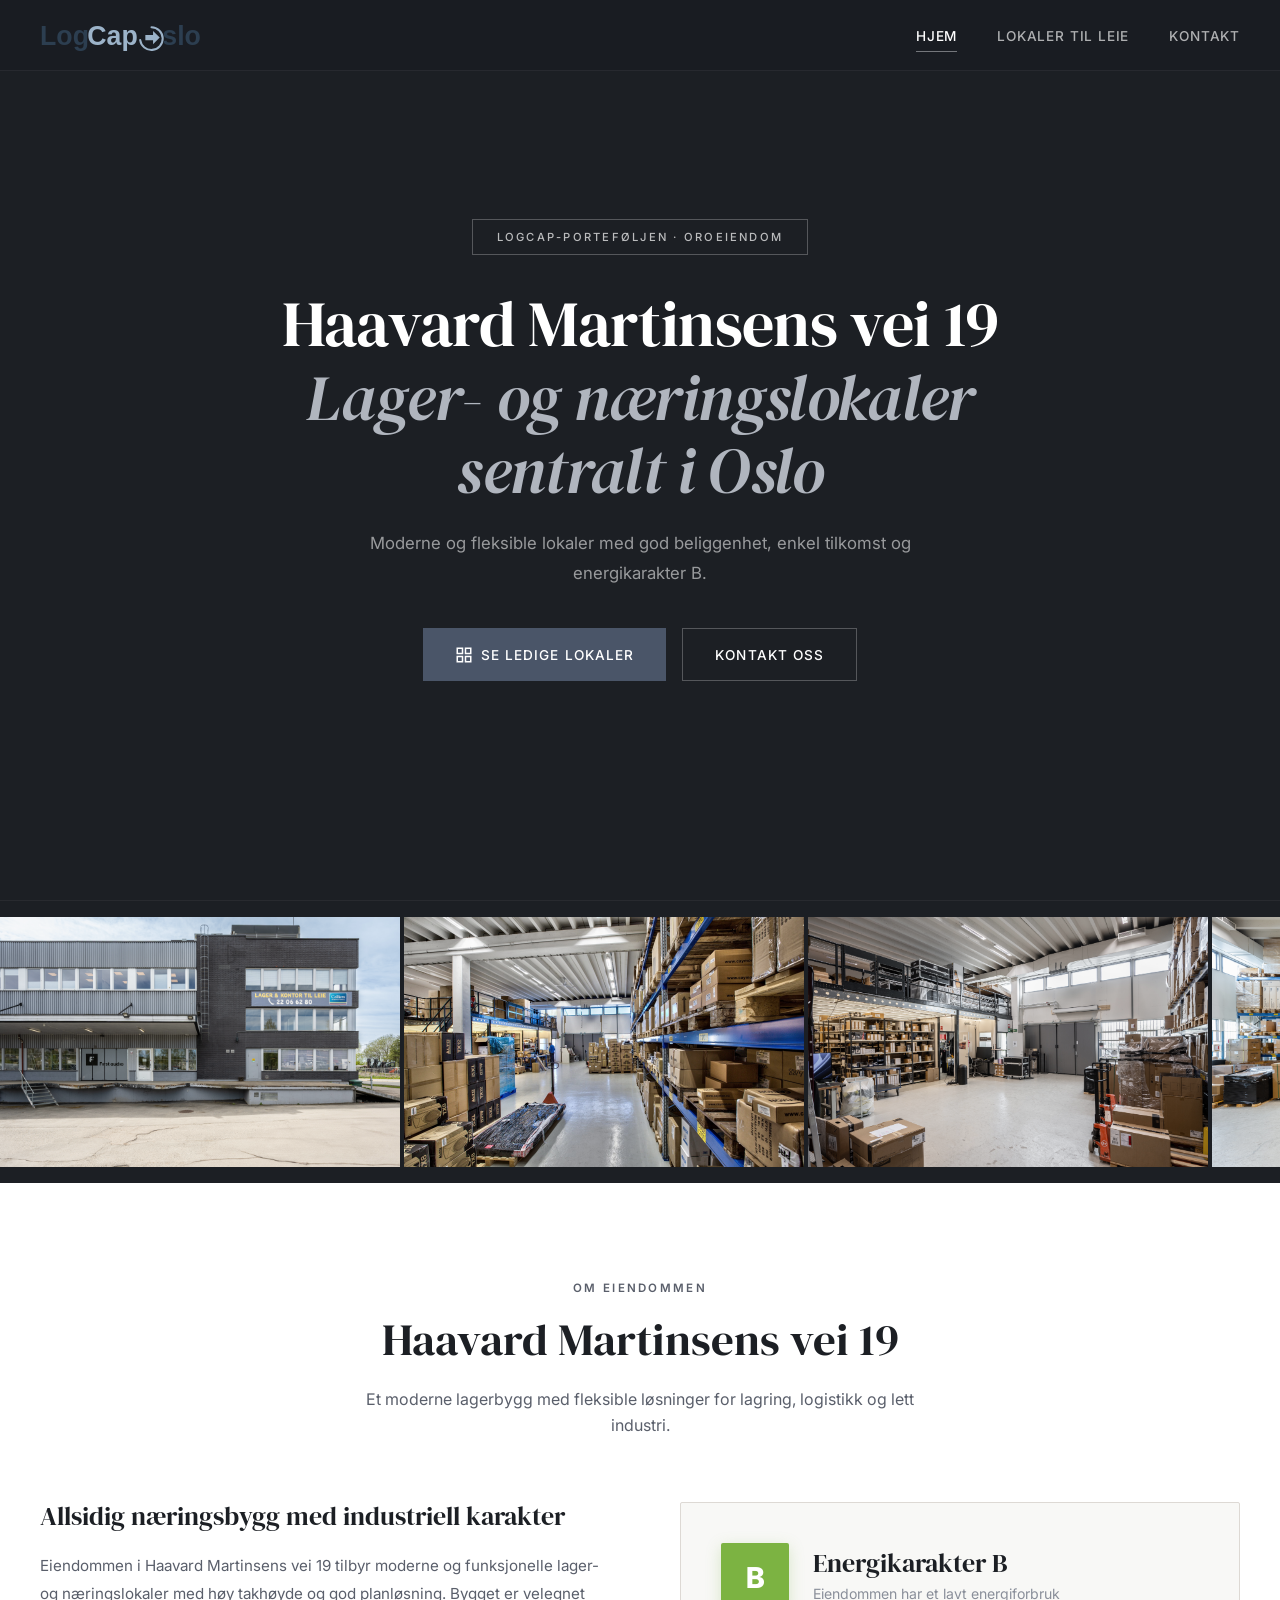
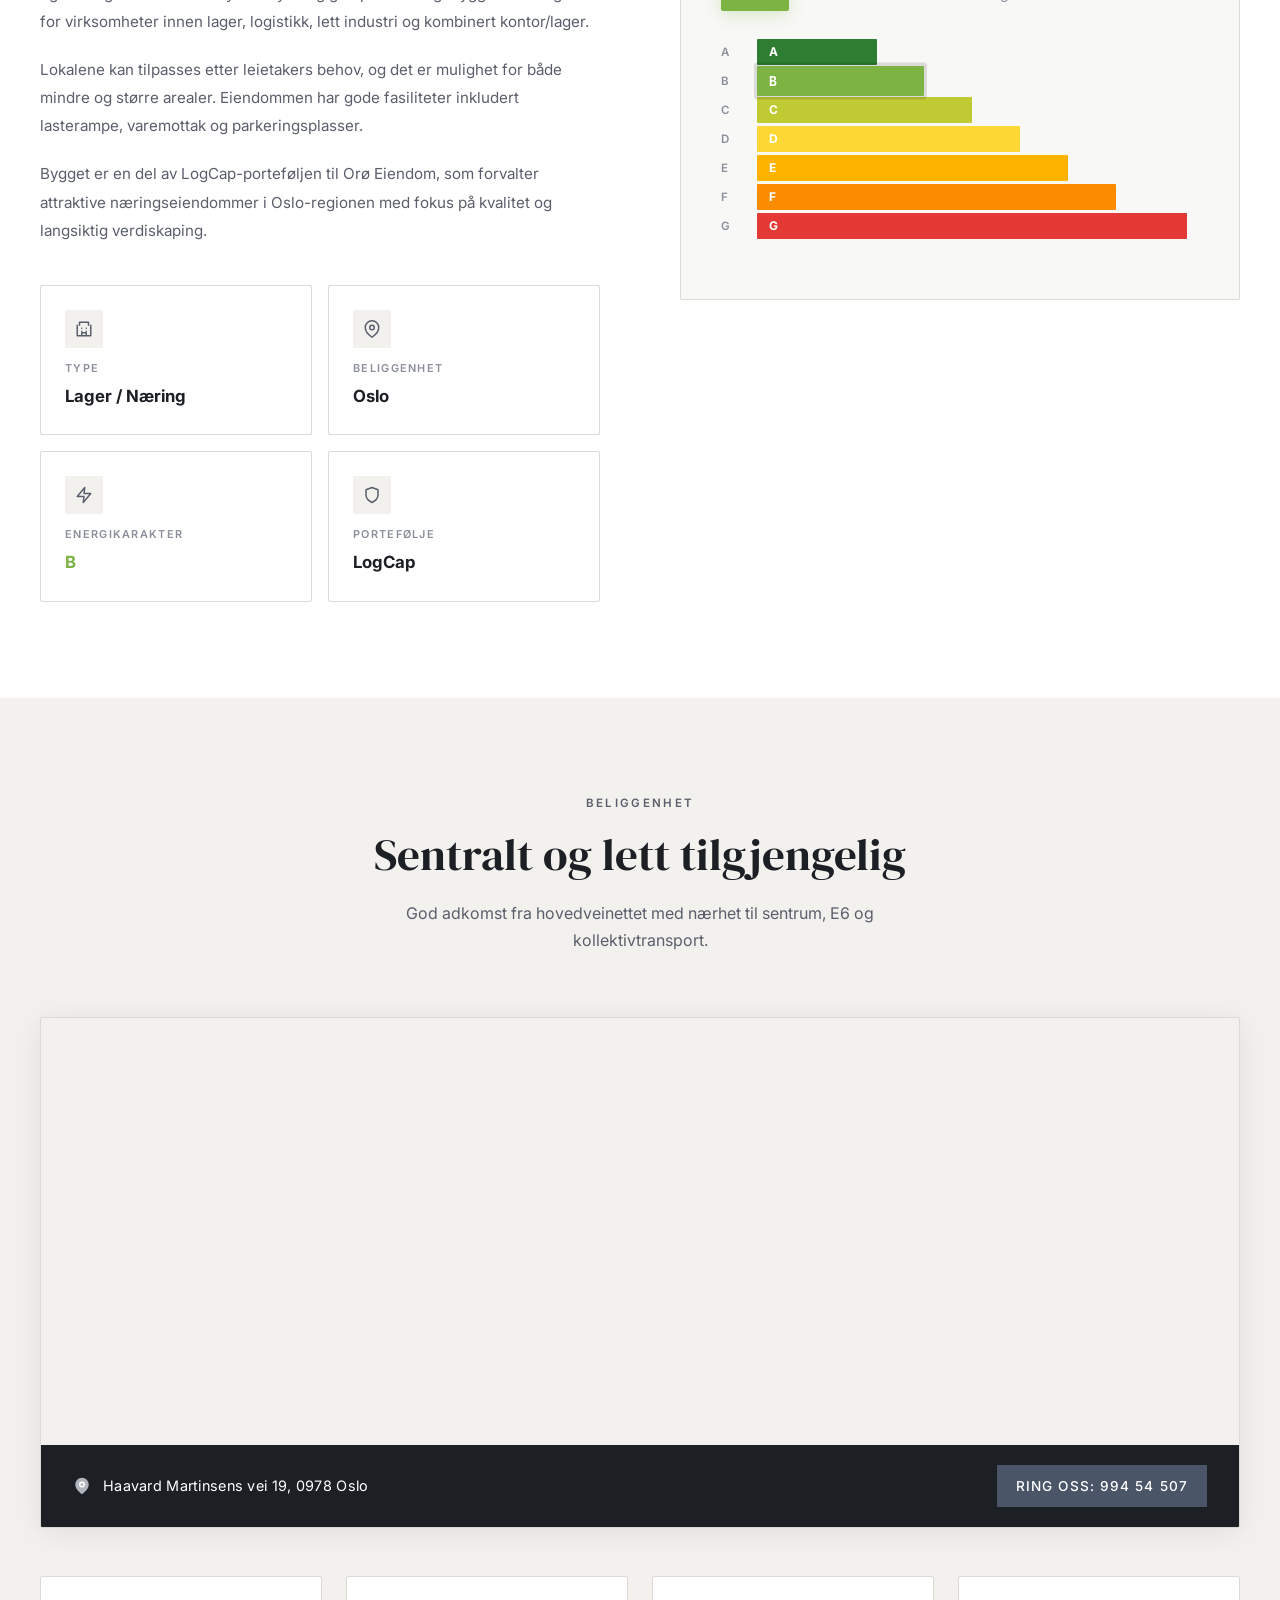
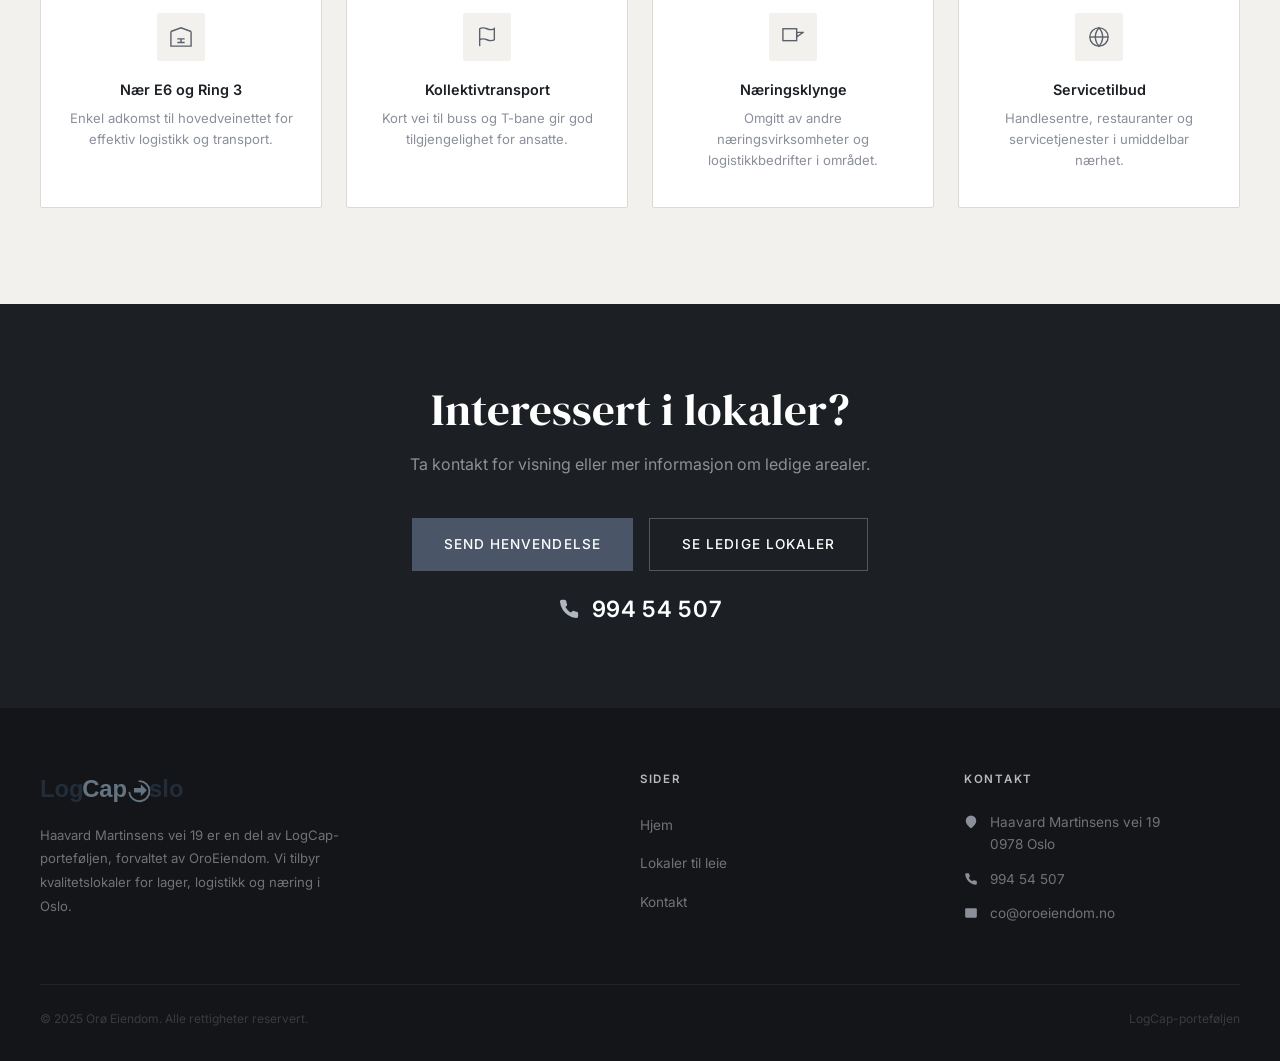
==== commit 31580444: "Fix company name typo in footer: Orø Eiendom → OroEiendom Co-Authored-By: Claude Opus 4.6 (1M contex" ====
--- a/index.html
+++ b/index.html
@@ -265,7 +265,7 @@
       <div class="footer-brand">
         <img src="logo.svg" alt="LogCap Oslo">
         <p>
-          Haavard Martinsens vei 19 er en del av LogCap-porteføljen, forvaltet av Orø Eiendom.
+          Haavard Martinsens vei 19 er en del av LogCap-porteføljen, forvaltet av OroEiendom.
           Vi tilbyr kvalitetslokaler for lager, logistikk og næring i Oslo.
         </p>
       </div>
